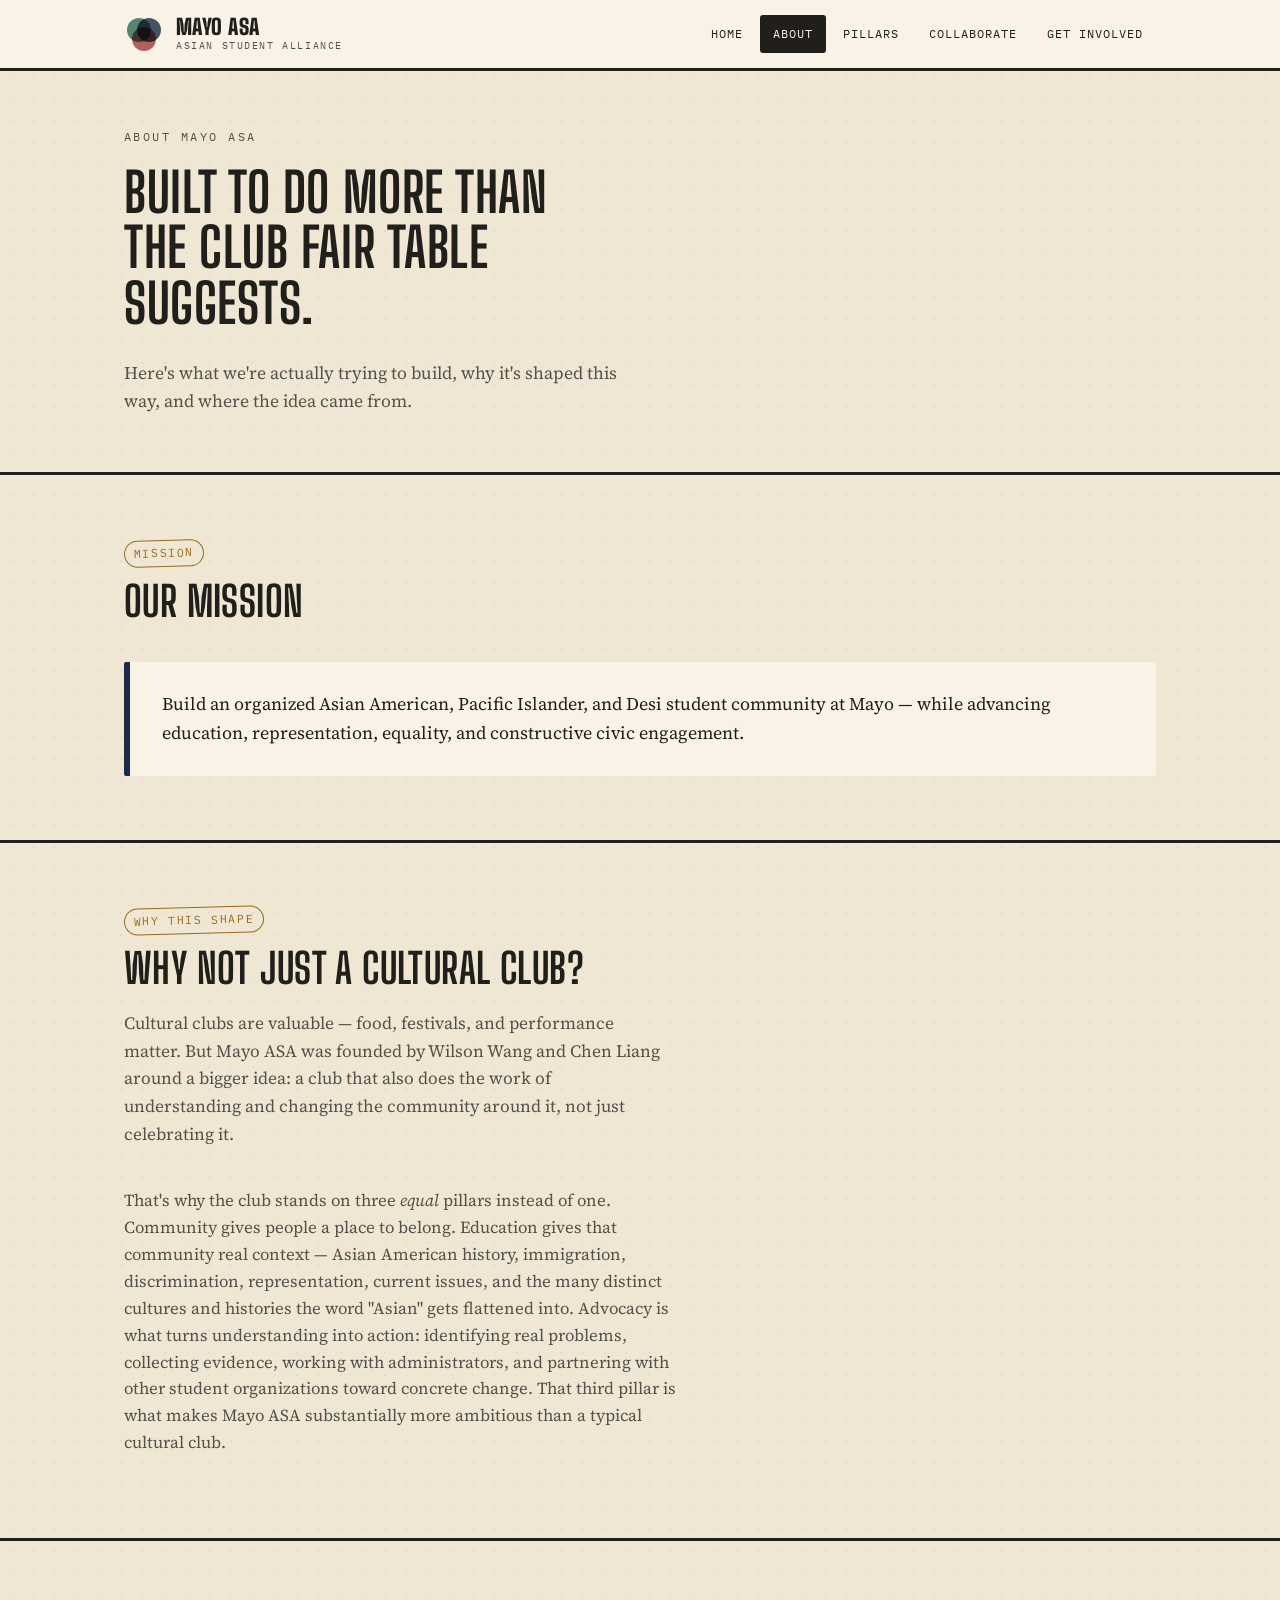
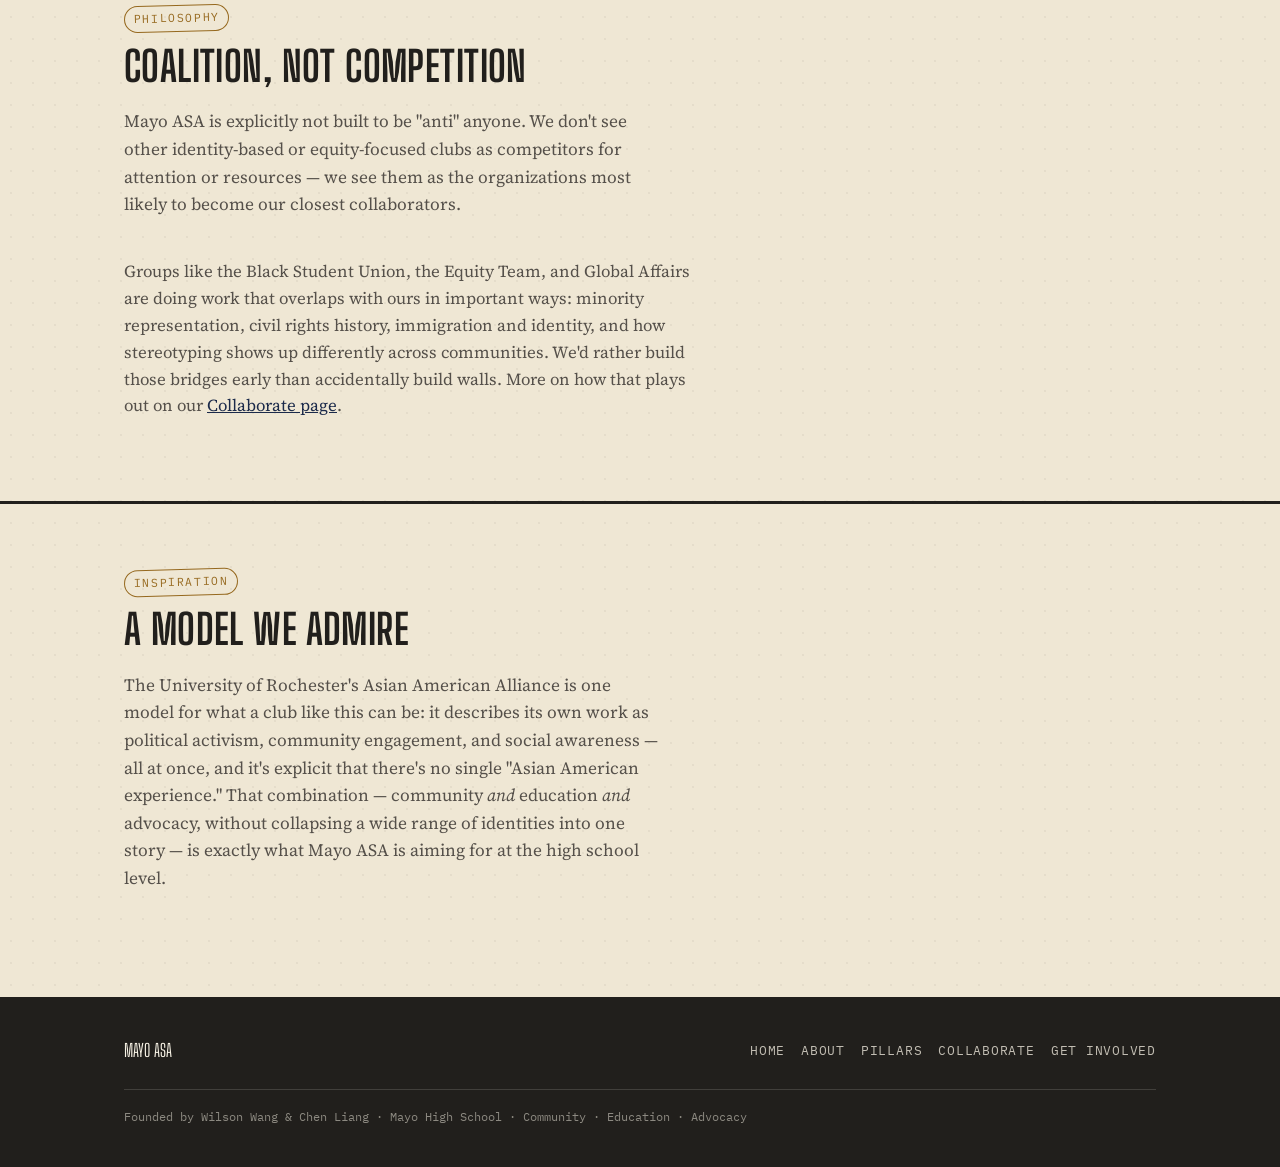
==== about.html @ 37741499 "Add files via upload" ====
<!DOCTYPE html>
<html lang="en">
<head>
<meta charset="UTF-8">
<meta name="viewport" content="width=device-width, initial-scale=1.0">
<title>About — Mayo ASA</title>
<meta name="description" content="Mayo ASA's mission, founding story, and philosophy — and why it's built to be more than a cultural club.">
<link rel="preconnect" href="https://fonts.googleapis.com">
<link rel="preconnect" href="https://fonts.gstatic.com" crossorigin>
<link href="https://fonts.googleapis.com/css2?family=Big+Shoulders+Display:wght@600;700;900&family=Source+Serif+4:ital,wght@0,400;0,600;1,400&family=IBM+Plex+Mono:wght@400;500&display=swap" rel="stylesheet">
<link rel="stylesheet" href="style.css">
</head>
<body>

<header class="masthead">
  <div class="masthead-bar">
    <a class="brand" href="index.html">
      <svg class="brand-mark" viewBox="0 0 40 40" aria-hidden="true">
        <circle cx="15" cy="16" r="12" class="circle-jade" fill-opacity="0.8" style="mix-blend-mode:multiply"/>
        <circle cx="25" cy="16" r="12" class="circle-navy" fill-opacity="0.8" style="mix-blend-mode:multiply"/>
        <circle cx="20" cy="25" r="12" class="circle-brick" fill-opacity="0.8" style="mix-blend-mode:multiply"/>
      </svg>
      <span class="brand-text">
        <span class="brand-name">Mayo ASA</span>
        <span class="brand-sub">Asian Student Alliance</span>
      </span>
    </a>
    <button class="nav-toggle" aria-label="Toggle navigation" aria-expanded="false">
      <span></span>
    </button>
    <nav class="site-nav" aria-label="Primary">
      <ul>
        <li><a href="index.html">Home</a></li>
        <li><a href="about.html" aria-current="page">About</a></li>
        <li><a href="pillars.html">Pillars</a></li>
        <li><a href="collaborate.html">Collaborate</a></li>
        <li><a href="get-involved.html">Get Involved</a></li>
      </ul>
    </nav>
  </div>
</header>

<main>

  <section class="page-hero">
    <div class="wrap">
      <p class="hero-kicker">About Mayo ASA</p>
      <h1>Built to do more than the club fair table suggests.</h1>
      <p class="hero-lede">Here's what we're actually trying to build, why it's shaped this way, and where the idea came from.</p>
    </div>
  </section>

  <section class="section reveal">
    <div class="wrap">
      <div class="section-head">
        <span class="stamp stamp--gold">Mission</span>
        <h2>Our mission</h2>
      </div>
      <div class="callout" style="border-color:var(--navy);">
        <p>Build an organized Asian American, Pacific Islander, and Desi student community at Mayo — while advancing education, representation, equality, and constructive civic engagement.</p>
      </div>
    </div>
  </section>

  <section class="section reveal">
    <div class="wrap">
      <div class="section-head">
        <span class="stamp stamp--gold">Why this shape</span>
        <h2>Why not just a cultural club?</h2>
        <p>Cultural clubs are valuable — food, festivals, and performance matter. But Mayo ASA was founded by Wilson Wang and Chen Liang around a bigger idea: a club that also does the work of understanding and changing the community around it, not just celebrating it.</p>
      </div>
      <p style="max-width:64ch; color:var(--ink-soft);">That's why the club stands on three <em style="font-style:italic;">equal</em> pillars instead of one. Community gives people a place to belong. Education gives that community real context — Asian American history, immigration, discrimination, representation, current issues, and the many distinct cultures and histories the word "Asian" gets flattened into. Advocacy is what turns understanding into action: identifying real problems, collecting evidence, working with administrators, and partnering with other student organizations toward concrete change. That third pillar is what makes Mayo ASA substantially more ambitious than a typical cultural club.</p>
    </div>
  </section>

  <section class="section reveal">
    <div class="wrap">
      <div class="section-head">
        <span class="stamp stamp--gold">Philosophy</span>
        <h2>Coalition, not competition</h2>
        <p>Mayo ASA is explicitly not built to be "anti" anyone. We don't see other identity-based or equity-focused clubs as competitors for attention or resources — we see them as the organizations most likely to become our closest collaborators.</p>
      </div>
      <p style="max-width:64ch; color:var(--ink-soft);">Groups like the Black Student Union, the Equity Team, and Global Affairs are doing work that overlaps with ours in important ways: minority representation, civil rights history, immigration and identity, and how stereotyping shows up differently across communities. We'd rather build those bridges early than accidentally build walls. More on how that plays out on our <a href="collaborate.html">Collaborate page</a>.</p>
    </div>
  </section>

  <section class="section reveal" style="border-bottom:none;">
    <div class="wrap">
      <div class="section-head">
        <span class="stamp stamp--gold">Inspiration</span>
        <h2>A model we admire</h2>
        <p>The University of Rochester's Asian American Alliance is one model for what a club like this can be: it describes its own work as political activism, community engagement, and social awareness — all at once, and it's explicit that there's no single "Asian American experience." That combination — community <em style="font-style:italic;">and</em> education <em style="font-style:italic;">and</em> advocacy, without collapsing a wide range of identities into one story — is exactly what Mayo ASA is aiming for at the high school level.</p>
      </div>
    </div>
  </section>

</main>

<footer class="site-footer">
  <div class="wrap">
    <div class="footer-grid">
      <span class="footer-brand">Mayo ASA</span>
      <nav class="footer-nav" aria-label="Footer">
        <ul>
          <li><a href="index.html">Home</a></li>
          <li><a href="about.html">About</a></li>
          <li><a href="pillars.html">Pillars</a></li>
          <li><a href="collaborate.html">Collaborate</a></li>
          <li><a href="get-involved.html">Get Involved</a></li>
        </ul>
      </nav>
    </div>
    <p class="footer-fine">Founded by Wilson Wang &amp; Chen Liang · Mayo High School · Community · Education · Advocacy</p>
  </div>
</footer>

<script src="script.js"></script>
</body>
</html>
---- style.css ----
/* ==========================================================================
   Mayo ASA — stylesheet
   Design concept: a community bulletin board / coalition noticeboard.
   Pinned flyers, stamped tags, three overlapping rings for the three
   equal, intersecting pillars: Community, Education, Advocacy.
   ========================================================================== */

:root {
  /* -- color: paper + ink + three pillar colors + one shared accent -- */
  --paper: #efe7d4;
  --paper-light: #f8f3e6;
  --ink: #211f1c;
  --ink-soft: #55504a;
  --line: rgba(33, 31, 28, 0.16);

  --navy: #1b2a4a;      /* Education */
  --navy-dark: #101a30;
  --jade: #2f6f62;      /* Community */
  --jade-dark: #204b42;
  --brick: #a63d40;     /* Advocacy */
  --brick-dark: #7c2c2f;
  --gold: #c1892f;      /* shared accent / stamp ink */
  --gold-dark: #96691f;

  --radius-card: 2px;
  --shadow-pin: 0 10px 24px -12px rgba(33, 31, 28, 0.45);
  --shadow-pin-hover: 0 18px 30px -12px rgba(33, 31, 28, 0.55);

  --font-display: "Big Shoulders Display", "Arial Narrow", sans-serif;
  --font-body: "Source Serif 4", Georgia, "Times New Roman", serif;
  --font-mono: "IBM Plex Mono", "Courier New", monospace;
}

* { box-sizing: border-box; }
html { scroll-behavior: smooth; }

@media (prefers-reduced-motion: reduce) {
  html { scroll-behavior: auto; }
  *, *::before, *::after {
    animation-duration: 0.001ms !important;
    animation-iteration-count: 1 !important;
    transition-duration: 0.001ms !important;
    scroll-behavior: auto !important;
  }
}

body {
  margin: 0;
  background-color: var(--paper);
  background-image:
    radial-gradient(rgba(33,31,28,0.05) 1px, transparent 1px);
  background-size: 22px 22px;
  color: var(--ink);
  font-family: var(--font-body);
  font-size: 1.05rem;
  line-height: 1.6;
}

h1, h2, h3, h4 {
  font-family: var(--font-display);
  font-weight: 700;
  letter-spacing: 0.01em;
  line-height: 1.02;
  margin: 0 0 0.5em;
  text-transform: uppercase;
}

p { margin: 0 0 1em; }
a { color: var(--navy); }
a:focus-visible, button:focus-visible, .nav-toggle:focus-visible {
  outline: 3px solid var(--gold);
  outline-offset: 3px;
}

img, svg { max-width: 100%; display: block; }

.wrap {
  max-width: 1080px;
  margin: 0 auto;
  padding: 0 24px;
}

/* -------------------------------- eyebrow / stamp tags ------------------ */
.stamp {
  display: inline-flex;
  align-items: center;
  gap: 0.4em;
  font-family: var(--font-mono);
  font-size: 0.72rem;
  letter-spacing: 0.14em;
  text-transform: uppercase;
  padding: 0.3em 0.75em;
  border: 1.5px solid currentColor;
  border-radius: 999px;
  transform: rotate(-1.5deg);
  white-space: nowrap;
}
.stamp--community { color: var(--jade-dark); }
.stamp--education { color: var(--navy); }
.stamp--advocacy { color: var(--brick-dark); }
.stamp--gold { color: var(--gold-dark); }

/* ------------------------------------ masthead / nav --------------------- */
.masthead {
  border-bottom: 3px solid var(--ink);
  background: var(--paper-light);
  position: sticky;
  top: 0;
  z-index: 40;
}
.masthead-bar {
  display: flex;
  align-items: center;
  justify-content: space-between;
  padding: 14px 24px;
  max-width: 1080px;
  margin: 0 auto;
  gap: 16px;
}
.brand {
  display: flex;
  align-items: center;
  gap: 12px;
  text-decoration: none;
  color: var(--ink);
}
.brand-mark { width: 40px; height: 40px; flex: none; }
.brand-text { line-height: 1; }
.brand-name {
  font-family: var(--font-display);
  font-weight: 900;
  font-size: 1.35rem;
  letter-spacing: 0.02em;
  text-transform: uppercase;
}
.brand-sub {
  display: block;
  font-family: var(--font-mono);
  font-size: 0.62rem;
  letter-spacing: 0.16em;
  text-transform: uppercase;
  color: var(--ink-soft);
  margin-top: 2px;
}

.nav-toggle {
  display: none;
  background: none;
  border: 2px solid var(--ink);
  border-radius: 4px;
  padding: 8px 10px;
  cursor: pointer;
}
.nav-toggle span,
.nav-toggle span::before,
.nav-toggle span::after {
  display: block;
  width: 20px;
  height: 2px;
  background: var(--ink);
  position: relative;
  transition: transform 0.2s ease;
}
.nav-toggle span::before,
.nav-toggle span::after { content: ""; position: absolute; }
.nav-toggle span::before { top: -6px; }
.nav-toggle span::after { top: 6px; }

.site-nav ul {
  list-style: none;
  display: flex;
  gap: 4px;
  margin: 0;
  padding: 0;
}
.site-nav a {
  display: inline-block;
  font-family: var(--font-mono);
  font-size: 0.78rem;
  letter-spacing: 0.08em;
  text-transform: uppercase;
  text-decoration: none;
  color: var(--ink);
  padding: 8px 12px;
  border: 1px solid transparent;
  border-radius: 3px;
}
.site-nav a:hover { border-color: var(--line); background: var(--paper); }
.site-nav a[aria-current="page"] {
  background: var(--ink);
  color: var(--paper-light);
}

/* --------------------------------------- hero ---------------------------- */
.hero {
  padding: 72px 0 56px;
  border-bottom: 3px solid var(--ink);
}
.hero-kicker {
  font-family: var(--font-mono);
  font-size: 0.78rem;
  letter-spacing: 0.2em;
  text-transform: uppercase;
  color: var(--ink-soft);
  margin-bottom: 18px;
}
.hero h1 {
  font-size: clamp(2.6rem, 6vw, 4.6rem);
  max-width: 15ch;
  margin-bottom: 0.3em;
}
.hero h1 em {
  font-style: normal;
  background: linear-gradient(transparent 62%, var(--gold) 62%);
}
.hero-lede {
  font-size: 1.2rem;
  max-width: 56ch;
  color: var(--ink-soft);
}
.hero-actions {
  display: flex;
  flex-wrap: wrap;
  gap: 14px;
  margin-top: 28px;
}

.page-hero {
  padding: 56px 0 40px;
  border-bottom: 3px solid var(--ink);
}
.page-hero h1 { font-size: clamp(2.2rem, 5vw, 3.4rem); max-width: 20ch; }
.page-hero .hero-lede { font-size: 1.1rem; }

/* --------------------------------------- buttons -------------------------- */
.btn {
  display: inline-flex;
  align-items: center;
  gap: 0.5em;
  font-family: var(--font-mono);
  font-size: 0.82rem;
  letter-spacing: 0.06em;
  text-transform: uppercase;
  text-decoration: none;
  padding: 13px 22px;
  border-radius: 3px;
  border: 2px solid var(--ink);
  transition: transform 0.15s ease, box-shadow 0.15s ease;
}
.btn-primary { background: var(--ink); color: var(--paper-light); }
.btn-primary:hover { transform: translateY(-2px); box-shadow: var(--shadow-pin); }
.btn-ghost { background: transparent; color: var(--ink); }
.btn-ghost:hover { background: var(--paper); }

/* --------------------------------------- ring diagram --------------------- */
.rings-section { padding: 56px 0; border-bottom: 3px solid var(--ink); }
.rings-grid {
  display: grid;
  grid-template-columns: minmax(260px, 420px) 1fr;
  gap: 48px;
  align-items: center;
}
.rings-caption h2 { font-size: 1.9rem; margin-bottom: 0.4em; }
.rings-caption p { color: var(--ink-soft); max-width: 48ch; }
.ring-label {
  font-family: var(--font-mono);
  font-size: 0.9rem;
  font-weight: 500;
}
.ring-center { font-family: var(--font-display); font-weight: 900; }
.ring-text-paper { fill: var(--paper-light); }
.circle-jade { fill: var(--jade); }
.circle-navy { fill: var(--navy); }
.circle-brick { fill: var(--brick); }

/* --------------------------------------- section shell --------------------- */
.section { padding: 64px 0; border-bottom: 3px solid var(--ink); }
.section:last-of-type { border-bottom: none; }
.section-head { max-width: 60ch; margin-bottom: 40px; }
.section-head h2 { font-size: clamp(1.8rem, 3.4vw, 2.6rem); margin-top: 0.3em; }
.section-head p { color: var(--ink-soft); font-size: 1.08rem; }
.section--dark {
  background: var(--ink);
  color: var(--paper-light);
}
.section--dark .section-head p { color: rgba(248,243,230,0.75); }

/* --------------------------------------- pinned cards ---------------------- */
.pin-grid {
  display: grid;
  grid-template-columns: repeat(auto-fit, minmax(260px, 1fr));
  gap: 28px;
}
.pin-card {
  position: relative;
  background: var(--paper-light);
  border: 1px solid var(--line);
  border-radius: var(--radius-card);
  padding: 28px 24px 24px;
  box-shadow: var(--shadow-pin);
  transform: rotate(var(--tilt, -1deg));
  transition: transform 0.25s ease, box-shadow 0.25s ease;
}
.pin-card:nth-child(3n+1) { --tilt: -1.4deg; }
.pin-card:nth-child(3n+2) { --tilt: 0.9deg; }
.pin-card:nth-child(3n+3) { --tilt: -0.5deg; }
.pin-card:hover { transform: rotate(0deg) translateY(-4px); box-shadow: var(--shadow-pin-hover); }
.pin-card::before {
  content: "";
  position: absolute;
  top: -10px;
  left: 50%;
  width: 64px;
  height: 22px;
  background: var(--gold);
  opacity: 0.55;
  transform: translateX(-50%) rotate(-2deg);
}
.pin-card h3 {
  font-size: 1.3rem;
  margin-bottom: 0.5em;
}
.pin-card p { color: var(--ink-soft); font-size: 0.98rem; margin-bottom: 0.8em; }
.pin-card .stamp { margin-bottom: 12px; }

.pin-card--community::before { background: var(--jade); }
.pin-card--education::before { background: var(--navy); }
.pin-card--advocacy::before { background: var(--brick); }

/* --------------------------------------- founder cards --------------------- */
.founders-grid {
  display: grid;
  grid-template-columns: repeat(auto-fit, minmax(280px, 1fr));
  gap: 28px;
}
.founder-card {
  display: flex;
  gap: 18px;
  align-items: flex-start;
  background: var(--paper-light);
  border: 1px solid var(--line);
  padding: 24px;
  border-radius: var(--radius-card);
  box-shadow: var(--shadow-pin);
}
.founder-avatar {
  flex: none;
  width: 64px;
  height: 64px;
  border-radius: 50%;
  display: flex;
  align-items: center;
  justify-content: center;
  font-family: var(--font-display);
  font-size: 1.3rem;
  color: var(--paper-light);
  background: var(--navy);
}
.founder-card:nth-child(2) .founder-avatar { background: var(--brick); }
.founder-name { font-family: var(--font-display); font-size: 1.15rem; text-transform: uppercase; margin-bottom: 2px; }
.founder-role {
  font-family: var(--font-mono);
  font-size: 0.72rem;
  letter-spacing: 0.1em;
  text-transform: uppercase;
  color: var(--ink-soft);
  display: block;
  margin-bottom: 8px;
}
.founder-card p { font-size: 0.96rem; color: var(--ink-soft); margin: 0; }

/* --------------------------------------- callout / pull-note --------------- */
.callout {
  border-left: 6px solid var(--brick);
  background: var(--paper-light);
  padding: 28px 32px;
  border-radius: var(--radius-card);
}
.callout p { font-size: 1.12rem; margin-bottom: 0.8em; }
.callout p:last-child { margin-bottom: 0; }
.callout strong { color: var(--brick-dark); }

/* --------------------------------------- list styles ------------------------ */
.check-list, .plain-list { list-style: none; margin: 0; padding: 0; display: grid; gap: 12px; }
.check-list li, .plain-list li {
  padding-left: 1.6em;
  position: relative;
  color: var(--ink-soft);
}
.check-list li::before {
  content: "—";
  position: absolute;
  left: 0;
  color: var(--gold-dark);
  font-weight: 700;
}

/* --------------------------------------- topic tag cloud -------------------- */
.tag-board {
  display: flex;
  flex-wrap: wrap;
  gap: 14px;
}
.tag-pin {
  font-family: var(--font-mono);
  font-size: 0.85rem;
  padding: 10px 16px;
  background: var(--paper-light);
  border: 1.5px dashed var(--line);
  border-radius: 3px;
  color: var(--ink);
  transform: rotate(var(--tilt, 0deg));
  box-shadow: var(--shadow-pin);
}
.tag-pin:nth-child(4n+1) { --tilt: -1.2deg; }
.tag-pin:nth-child(4n+2) { --tilt: 0.8deg; }
.tag-pin:nth-child(4n+3) { --tilt: -0.4deg; }
.tag-pin:nth-child(4n+4) { --tilt: 1.1deg; }

/* --------------------------------------- partner strip --------------------- */
.partner-grid {
  display: grid;
  grid-template-columns: repeat(auto-fit, minmax(220px, 1fr));
  gap: 20px;
}
.partner-card {
  border: 1px solid rgba(248,243,230,0.25);
  padding: 20px;
  border-radius: var(--radius-card);
}
.partner-card h3 { font-size: 1.05rem; margin-bottom: 6px; }
.partner-card p { color: rgba(248,243,230,0.72); font-size: 0.92rem; margin: 0; }

/* --------------------------------------- FAQ ------------------------------- */
.faq-item { border-bottom: 1px solid var(--line); padding: 18px 0; }
.faq-item summary {
  cursor: pointer;
  font-family: var(--font-display);
  font-size: 1.1rem;
  text-transform: uppercase;
  list-style: none;
}
.faq-item summary::-webkit-details-marker { display: none; }
.faq-item summary::before { content: "+ "; color: var(--gold-dark); }
.faq-item[open] summary::before { content: "\2212 "; }
.faq-item p { margin-top: 10px; color: var(--ink-soft); }

/* --------------------------------------- contact card ---------------------- */
.contact-card {
  background: var(--paper-light);
  border: 1px solid var(--line);
  padding: 32px;
  border-radius: var(--radius-card);
  box-shadow: var(--shadow-pin);
}
.contact-card dl { display: grid; grid-template-columns: auto 1fr; gap: 10px 18px; margin: 0; }
.contact-card dt {
  font-family: var(--font-mono);
  font-size: 0.75rem;
  letter-spacing: 0.08em;
  text-transform: uppercase;
  color: var(--ink-soft);
}
.contact-card dd { margin: 0; }
.editnote {
  font-family: var(--font-mono);
  font-size: 0.72rem;
  color: var(--gold-dark);
  border: 1px dashed var(--gold-dark);
  padding: 3px 8px;
  border-radius: 3px;
  margin-left: 6px;
  white-space: nowrap;
}

/* --------------------------------------- footer ---------------------------- */
.site-footer {
  background: var(--ink);
  color: rgba(248,243,230,0.75);
  padding: 40px 0 28px;
}
.footer-grid {
  display: flex;
  flex-wrap: wrap;
  justify-content: space-between;
  gap: 24px;
  margin-bottom: 24px;
}
.footer-brand { font-family: var(--font-display); text-transform: uppercase; color: var(--paper-light); font-size: 1.1rem; }
.footer-nav ul { list-style: none; display: flex; flex-wrap: wrap; gap: 16px; margin: 0; padding: 0; }
.footer-nav a { color: rgba(248,243,230,0.75); text-decoration: none; font-family: var(--font-mono); font-size: 0.8rem; text-transform: uppercase; letter-spacing: 0.06em; }
.footer-nav a:hover { color: var(--paper-light); }
.footer-fine { font-family: var(--font-mono); font-size: 0.74rem; color: rgba(248,243,230,0.5); border-top: 1px solid rgba(248,243,230,0.15); padding-top: 18px; }

/* --------------------------------------- reveal-on-scroll ------------------ */
.reveal { opacity: 0; transform: translateY(16px); transition: opacity 0.5s ease, transform 0.5s ease; }
.reveal.is-visible { opacity: 1; transform: translateY(0); }

/* --------------------------------------- responsive ------------------------ */
@media (max-width: 760px) {
  .nav-toggle { display: inline-flex; flex-direction: column; gap: 5px; align-items: center; justify-content: center; }
  .site-nav {
    position: absolute;
    top: 100%;
    left: 0;
    right: 0;
    background: var(--paper-light);
    border-bottom: 3px solid var(--ink);
    display: none;
  }
  .site-nav.is-open { display: block; }
  .site-nav ul { flex-direction: column; padding: 8px 24px 16px; }
  .site-nav a { display: block; padding: 12px 4px; }
  .rings-grid { grid-template-columns: 1fr; }
  .founder-card { flex-direction: column; }
}
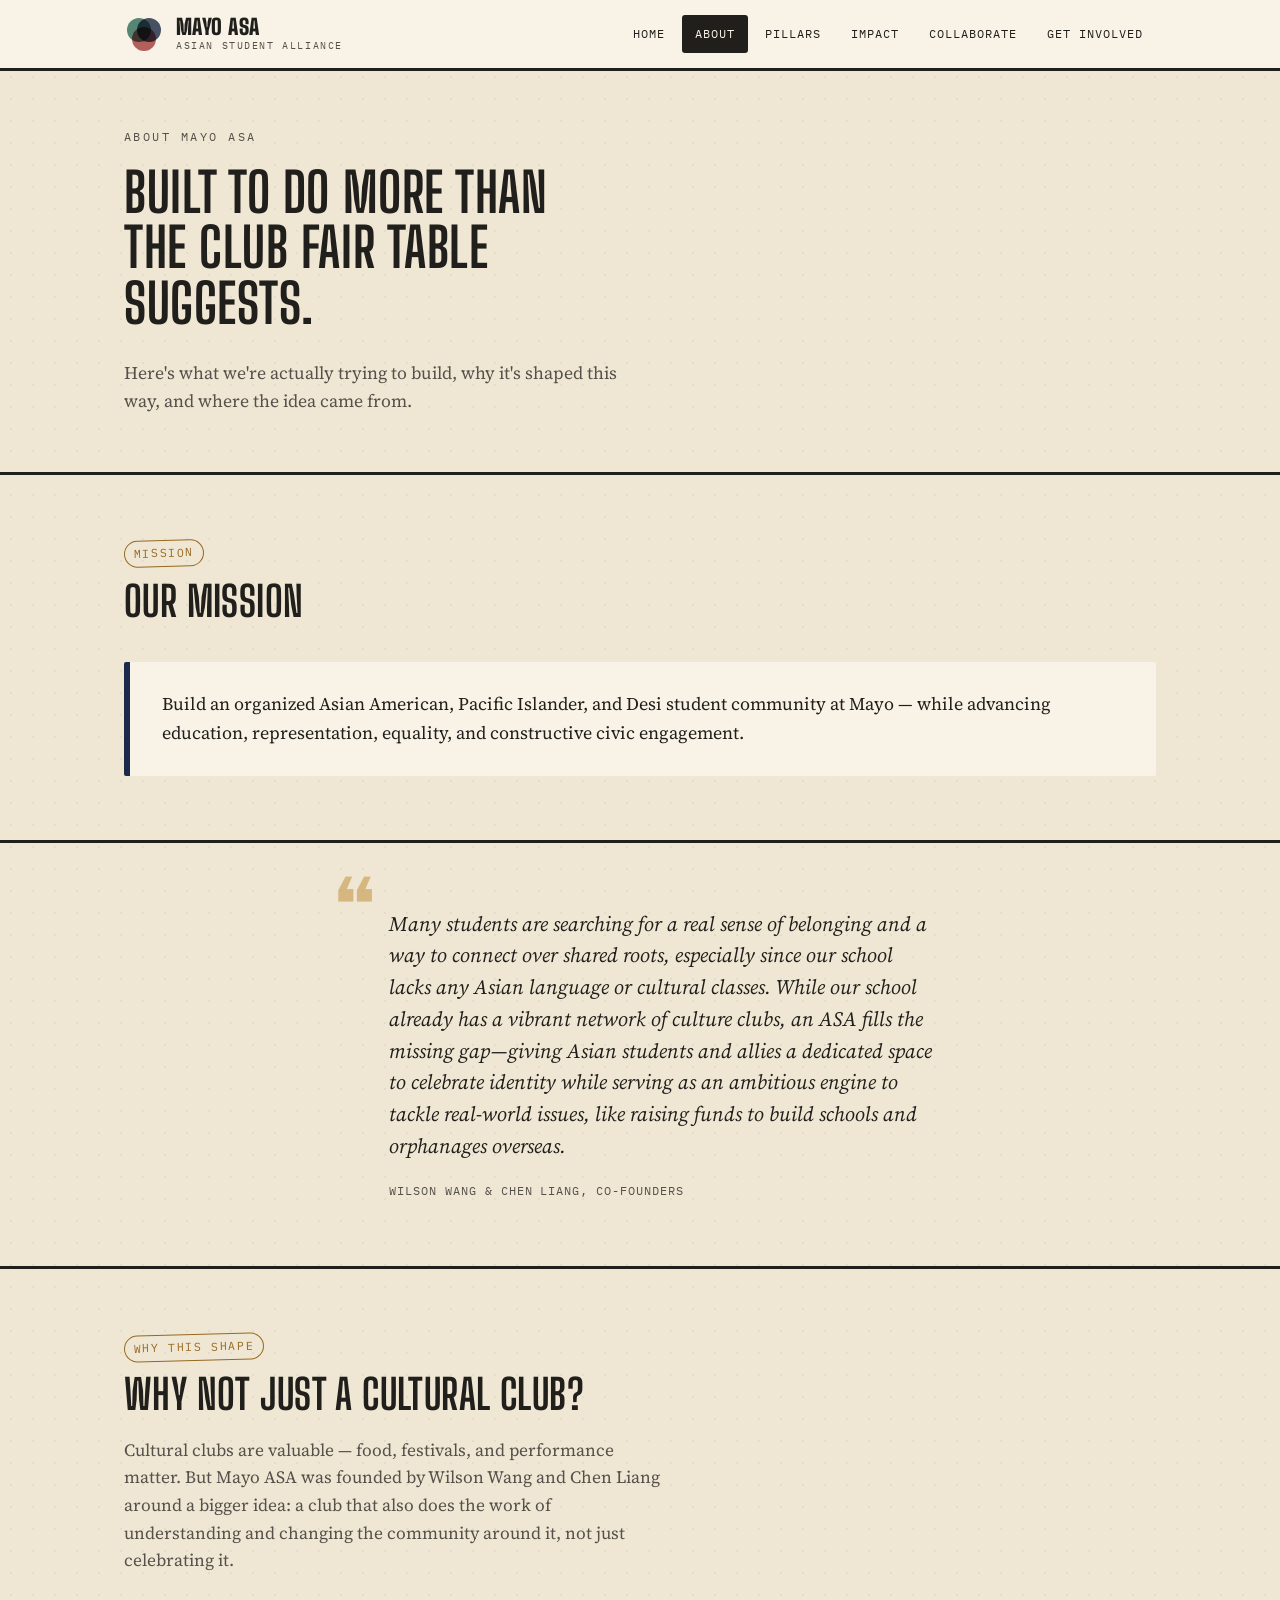
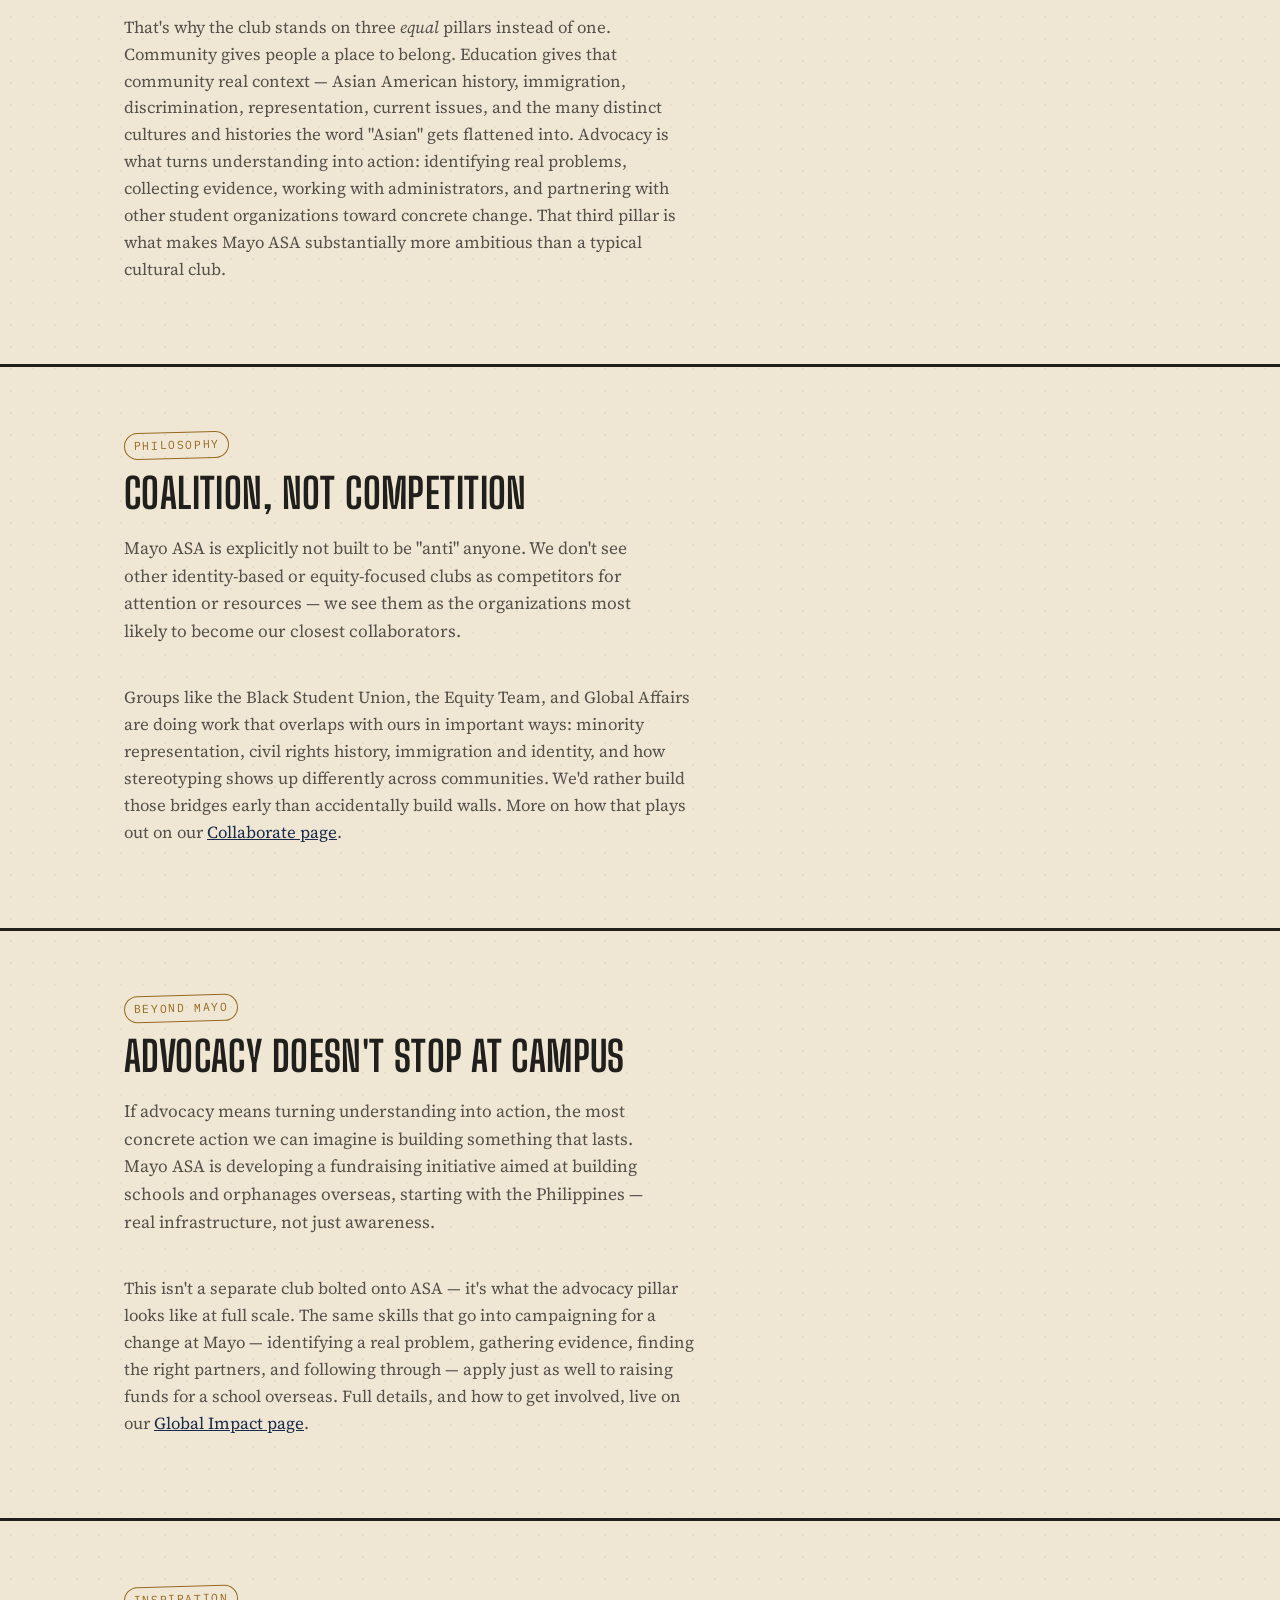
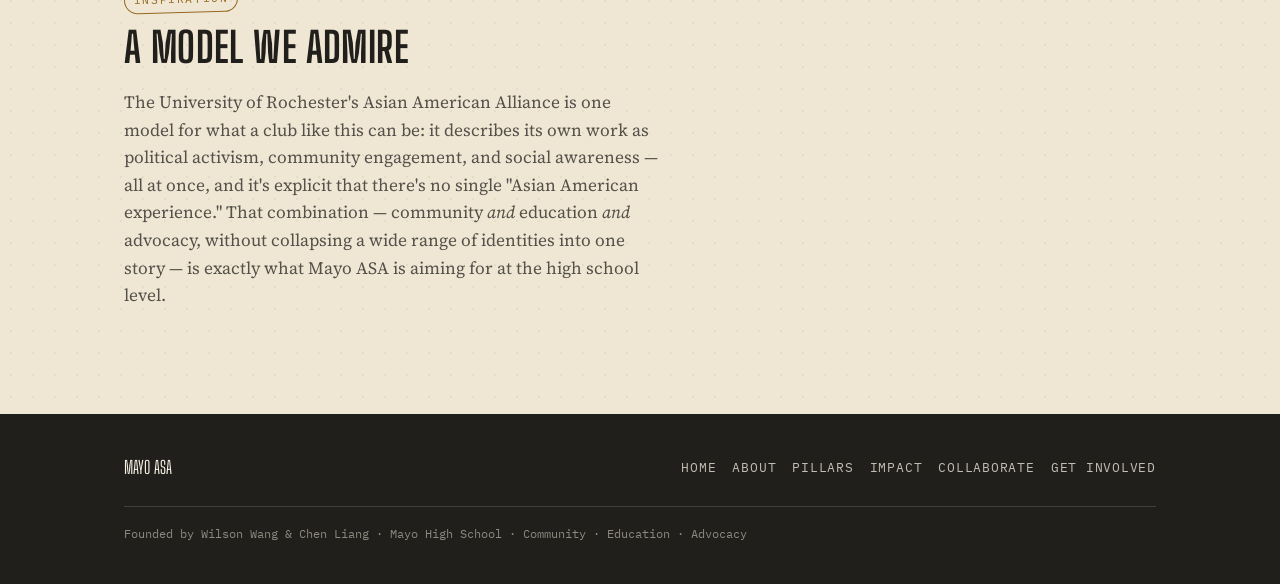
==== commit 837160b1: "Add files via upload" ====
--- a/about.html
+++ b/about.html
@@ -33,6 +33,7 @@
         <li><a href="index.html">Home</a></li>
         <li><a href="about.html" aria-current="page">About</a></li>
         <li><a href="pillars.html">Pillars</a></li>
+        <li><a href="impact.html">Impact</a></li>
         <li><a href="collaborate.html">Collaborate</a></li>
         <li><a href="get-involved.html">Get Involved</a></li>
       </ul>
@@ -62,6 +63,15 @@
     </div>
   </section>
 
+  <section class="quote-section reveal">
+    <div class="wrap">
+      <blockquote class="pull-quote">
+        <p>Many students are searching for a real sense of belonging and a way to connect over shared roots, especially since our school lacks any Asian language or cultural classes. While our school already has a vibrant network of culture clubs, an ASA fills the missing gap&mdash;giving Asian students and allies a dedicated space to celebrate identity while serving as an ambitious engine to tackle real-world issues, like raising funds to build schools and orphanages overseas.</p>
+        <cite class="pull-quote-cite">Wilson Wang &amp; Chen Liang, Co-Founders</cite>
+      </blockquote>
+    </div>
+  </section>
+
   <section class="section reveal">
     <div class="wrap">
       <div class="section-head">
@@ -81,6 +91,17 @@
         <p>Mayo ASA is explicitly not built to be "anti" anyone. We don't see other identity-based or equity-focused clubs as competitors for attention or resources — we see them as the organizations most likely to become our closest collaborators.</p>
       </div>
       <p style="max-width:64ch; color:var(--ink-soft);">Groups like the Black Student Union, the Equity Team, and Global Affairs are doing work that overlaps with ours in important ways: minority representation, civil rights history, immigration and identity, and how stereotyping shows up differently across communities. We'd rather build those bridges early than accidentally build walls. More on how that plays out on our <a href="collaborate.html">Collaborate page</a>.</p>
+    </div>
+  </section>
+
+  <section class="section reveal">
+    <div class="wrap">
+      <div class="section-head">
+        <span class="stamp stamp--global">Beyond Mayo</span>
+        <h2>Advocacy doesn't stop at campus</h2>
+        <p>If advocacy means turning understanding into action, the most concrete action we can imagine is building something that lasts. Mayo ASA is developing a fundraising initiative aimed at building schools and orphanages overseas, starting with the Philippines — real infrastructure, not just awareness.</p>
+      </div>
+      <p style="max-width:64ch; color:var(--ink-soft);">This isn't a separate club bolted onto ASA — it's what the advocacy pillar looks like at full scale. The same skills that go into campaigning for a change at Mayo — identifying a real problem, gathering evidence, finding the right partners, and following through — apply just as well to raising funds for a school overseas. Full details, and how to get involved, live on our <a href="impact.html">Global Impact page</a>.</p>
     </div>
   </section>
 
@@ -105,6 +126,7 @@
           <li><a href="index.html">Home</a></li>
           <li><a href="about.html">About</a></li>
           <li><a href="pillars.html">Pillars</a></li>
+          <li><a href="impact.html">Impact</a></li>
           <li><a href="collaborate.html">Collaborate</a></li>
           <li><a href="get-involved.html">Get Involved</a></li>
         </ul>
--- a/style.css
+++ b/style.css
@@ -326,6 +326,46 @@
 .pin-card--community::before { background: var(--jade); }
 .pin-card--education::before { background: var(--navy); }
 .pin-card--advocacy::before { background: var(--brick); }
+.pin-card--global::before { background: var(--gold); }
+.stamp--global { color: var(--gold-dark); }
+
+/* --------------------------------------- pull quote ------------------------ */
+.quote-section { padding: 56px 0; border-bottom: 3px solid var(--ink); }
+.pull-quote {
+  position: relative;
+  max-width: 66ch;
+  margin: 0 auto;
+  padding: 10px 0 10px 46px;
+}
+.pull-quote::before {
+  content: "\201C";
+  position: absolute;
+  left: -8px;
+  top: -30px;
+  font-family: var(--font-display);
+  font-weight: 900;
+  font-size: 5.5rem;
+  color: var(--gold);
+  opacity: 0.5;
+  line-height: 1;
+}
+.pull-quote p {
+  font-size: 1.28rem;
+  font-style: italic;
+  color: var(--ink);
+  line-height: 1.55;
+  margin-bottom: 0;
+}
+.pull-quote-cite {
+  display: block;
+  margin-top: 18px;
+  font-family: var(--font-mono);
+  font-size: 0.76rem;
+  letter-spacing: 0.08em;
+  text-transform: uppercase;
+  color: var(--ink-soft);
+  font-style: normal;
+}
 
 /* --------------------------------------- founder cards --------------------- */
 .founders-grid {
